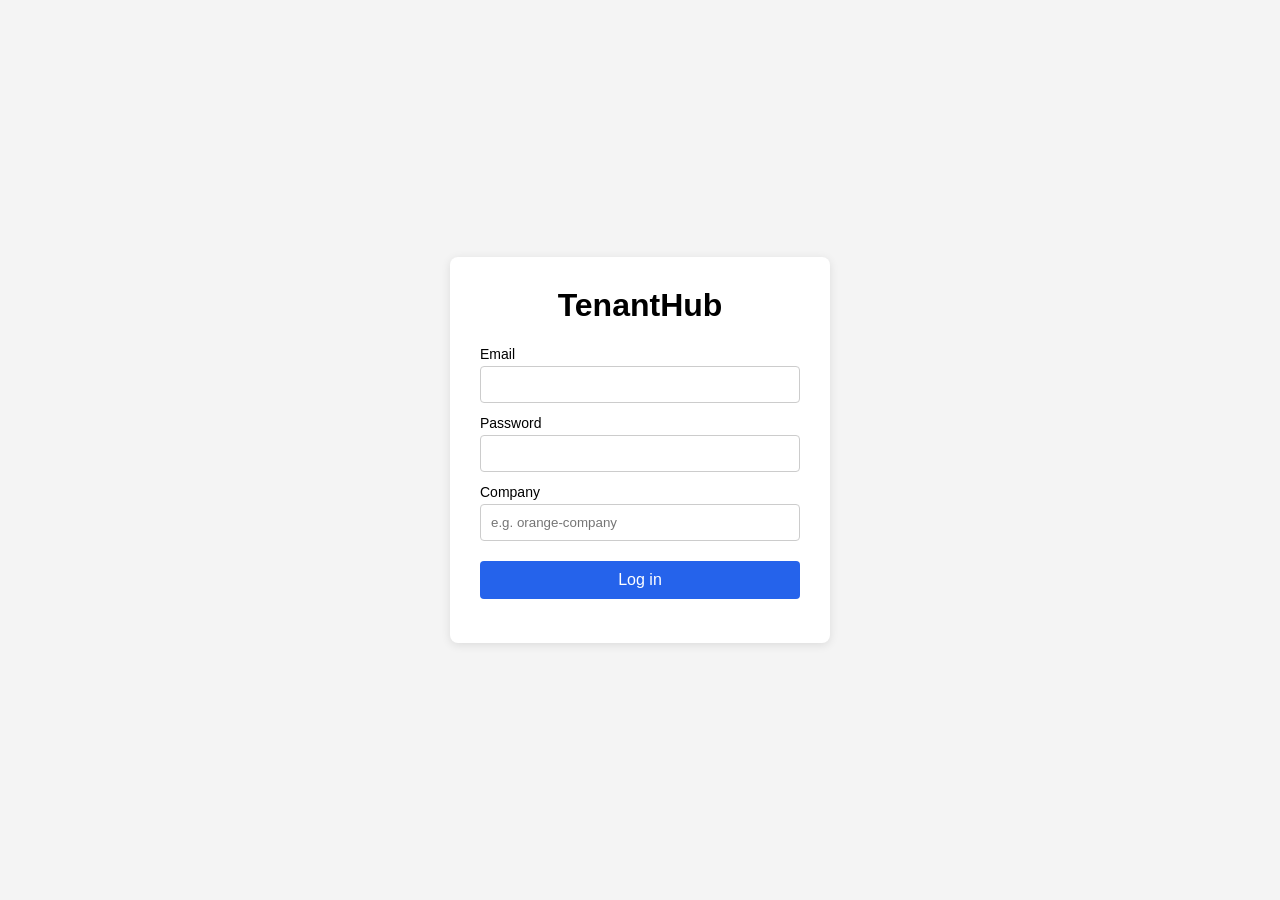
==== wwwroot/login.html @ 2c81fde2 "Add login page and home page" ====
<!DOCTYPE html>
<html lang="en">
<head>
    <meta charset="UTF-8">
    <meta name="viewport" content="width=device-width, initial-scale=1.0">
    <title>TenantHub - Login</title>
    <style>
        body {
            font-family: Arial, sans-serif;
            background-color: #f4f4f4;
            display: flex;
            justify-content: center;
            align-items: center;
            height: 100vh;
            margin: 0;
        }

        .login-box {
            background-color: white;
            padding: 30px;
            border-radius: 8px;
            box-shadow: 0 2px 10px rgba(0, 0, 0, 0.1);
            width: 320px;
        }

        h1 {
            margin-top: 0;
            text-align: center;
        }

        label {
            display: block;
            margin-top: 12px;
            font-size: 14px;
        }

        input {
            width: 100%;
            padding: 10px;
            margin-top: 4px;
            border: 1px solid #ccc;
            border-radius: 4px;
            box-sizing: border-box;
        }

        button {
            width: 100%;
            padding: 10px;
            margin-top: 20px;
            background-color: #2563eb;
            color: white;
            border: none;
            border-radius: 4px;
            cursor: pointer;
            font-size: 16px;
        }

        button:hover {
            background-color: #1d4ed8;
        }

        #error {
            color: #dc2626;
            margin-top: 12px;
            text-align: center;
            font-size: 14px;
        }
    </style>
</head>
<body>
    <div class="login-box">
        <h1>TenantHub</h1>

        <form id="loginForm">
            <label for="email">Email</label>
            <input type="email" id="email" required>

            <label for="password">Password</label>
            <input type="password" id="password" required>

            <label for="companySlug">Company</label>
            <input type="text" id="companySlug" placeholder="e.g. orange-company" required>

            <button type="submit">Log in</button>
        </form>

        <p id="error"></p>
    </div>

    <script>
        const form = document.getElementById("loginForm");
        const errorText = document.getElementById("error");

        form.addEventListener("submit", async (event) => {
            // Stop the form from reloading the page
            event.preventDefault();
            errorText.textContent = "";

            // Send the login request to our API
            const response = await fetch("/auth/user/login", {
                method: "POST",
                headers: { "Content-Type": "application/json" },
                body: JSON.stringify({
                    email: document.getElementById("email").value,
                    password: document.getElementById("password").value,
                    companySlug: document.getElementById("companySlug").value
                })
            });

            if (!response.ok) {
                errorText.textContent = "Invalid email or password";
                return;
            }

            // Save the token and go to the home page
            const data = await response.json();
            sessionStorage.setItem("token", data.token);
            window.location.href = "home.html";
        });
    </script>
</body>
</html>
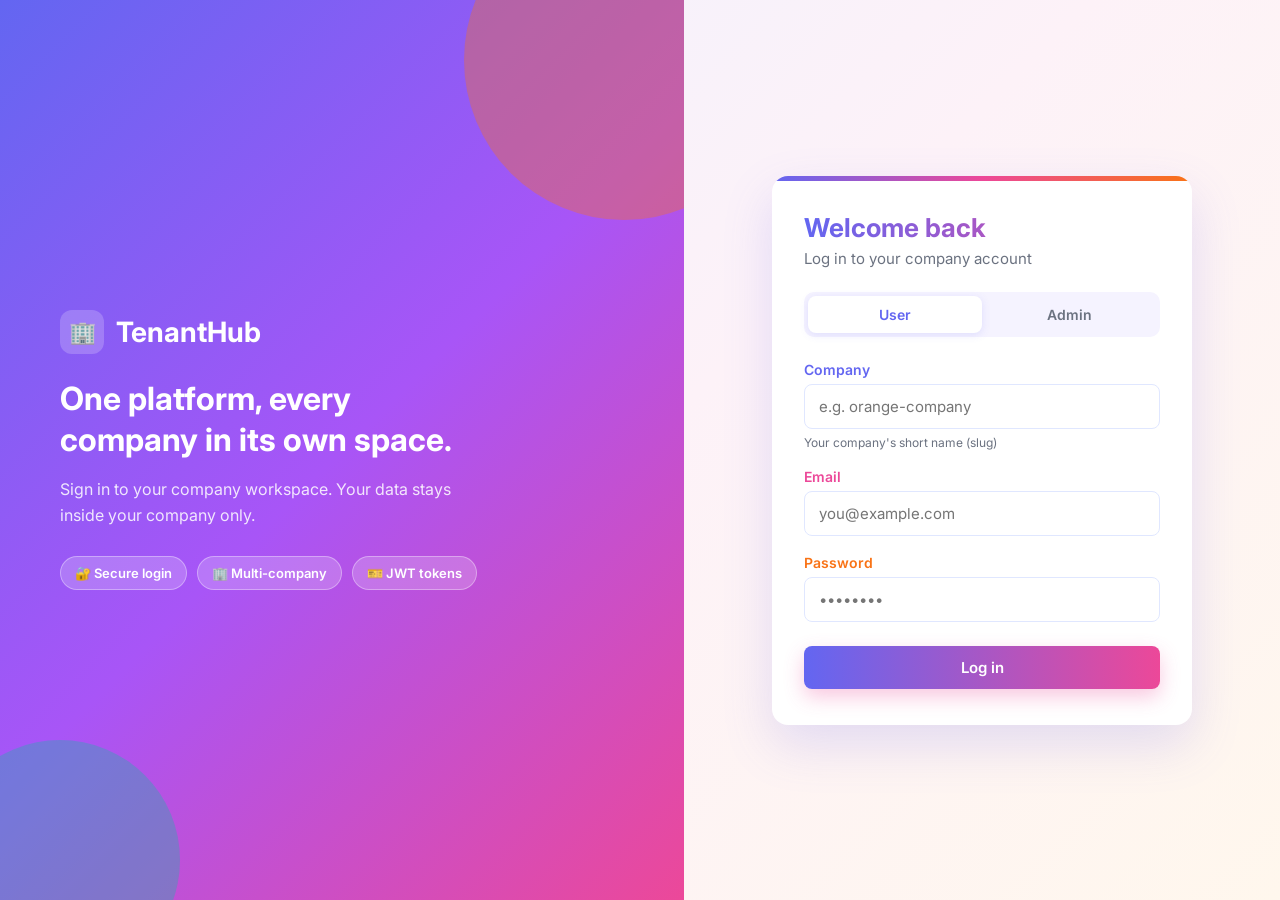
==== commit 0a78f2fe: "Add admin page, user home page and tenants endpoint" ====
--- a/wwwroot/login.html
+++ b/wwwroot/login.html
@@ -4,118 +4,134 @@
     <meta charset="UTF-8">
     <meta name="viewport" content="width=device-width, initial-scale=1.0">
     <title>TenantHub - Login</title>
-    <style>
-        body {
-            font-family: Arial, sans-serif;
-            background-color: #f4f4f4;
-            display: flex;
-            justify-content: center;
-            align-items: center;
-            height: 100vh;
-            margin: 0;
-        }
+    <link rel="preconnect" href="https://fonts.googleapis.com">
+    <link href="https://fonts.googleapis.com/css2?family=Inter:wght@400;500;600;700&display=swap" rel="stylesheet">
+    <link rel="stylesheet" href="styles.css">
+</head>
+<body class="login-page">
+    <div class="brand">
+        <div class="brand-logo">
+            <div class="icon">🏢</div>
+            TenantHub
+        </div>
+        <h2>One platform, every company in its own space.</h2>
+        <p>Sign in to your company workspace. Your data stays inside your company only.</p>
+        <div class="features">
+            <span class="badge">🔐 Secure login</span>
+            <span class="badge">🏢 Multi-company</span>
+            <span class="badge">🎫 JWT tokens</span>
+        </div>
+    </div>
 
-        .login-box {
-            background-color: white;
-            padding: 30px;
-            border-radius: 8px;
-            box-shadow: 0 2px 10px rgba(0, 0, 0, 0.1);
-            width: 320px;
-        }
+    <div class="form-side">
+        <div class="card-box">
+            <h1 class="gradient-text">Welcome back</h1>
+            <p class="subtitle" id="subtitle">Log in to your company account</p>
 
-        h1 {
-            margin-top: 0;
-            text-align: center;
-        }
+            <!-- Choose who is logging in -->
+            <div class="tabs">
+                <button type="button" class="tab active" id="userTab">User</button>
+                <button type="button" class="tab" id="adminTab">Admin</button>
+            </div>
 
-        label {
-            display: block;
-            margin-top: 12px;
-            font-size: 14px;
-        }
+            <div class="message" id="message"></div>
 
-        input {
-            width: 100%;
-            padding: 10px;
-            margin-top: 4px;
-            border: 1px solid #ccc;
-            border-radius: 4px;
-            box-sizing: border-box;
-        }
+            <form id="loginForm">
+                <!-- Only users need a company. It is hidden for admins. -->
+                <div class="field" id="companyField">
+                    <label class="label-primary" for="companySlug">Company</label>
+                    <input type="text" id="companySlug" placeholder="e.g. orange-company">
+                    <div class="hint">Your company's short name (slug)</div>
+                </div>
 
-        button {
-            width: 100%;
-            padding: 10px;
-            margin-top: 20px;
-            background-color: #2563eb;
-            color: white;
-            border: none;
-            border-radius: 4px;
-            cursor: pointer;
-            font-size: 16px;
-        }
+                <div class="field">
+                    <label class="label-pink" for="email">Email</label>
+                    <input type="email" id="email" placeholder="you@example.com" required>
+                </div>
 
-        button:hover {
-            background-color: #1d4ed8;
-        }
+                <div class="field">
+                    <label class="label-orange" for="password">Password</label>
+                    <input type="password" id="password" placeholder="••••••••" required>
+                </div>
 
-        #error {
-            color: #dc2626;
-            margin-top: 12px;
-            text-align: center;
-            font-size: 14px;
-        }
-    </style>
-</head>
-<body>
-    <div class="login-box">
-        <h1>TenantHub</h1>
-
-        <form id="loginForm">
-            <label for="email">Email</label>
-            <input type="email" id="email" required>
-
-            <label for="password">Password</label>
-            <input type="password" id="password" required>
-
-            <label for="companySlug">Company</label>
-            <input type="text" id="companySlug" placeholder="e.g. orange-company" required>
-
-            <button type="submit">Log in</button>
-        </form>
-
-        <p id="error"></p>
+                <button type="submit" class="btn" id="loginButton">Log in</button>
+            </form>
+        </div>
     </div>
 
     <script>
-        const form = document.getElementById("loginForm");
-        const errorText = document.getElementById("error");
+        // "User" or "Admin": decides which API we call
+        let mode = "User";
 
-        form.addEventListener("submit", async (event) => {
+        const userTab = document.getElementById("userTab");
+        const adminTab = document.getElementById("adminTab");
+        const companyField = document.getElementById("companyField");
+        const companyInput = document.getElementById("companySlug");
+        const subtitle = document.getElementById("subtitle");
+        const message = document.getElementById("message");
+        const loginButton = document.getElementById("loginButton");
+
+        // Switch between the User and Admin tabs
+        function setMode(newMode) {
+            mode = newMode;
+            userTab.classList.toggle("active", mode === "User");
+            adminTab.classList.toggle("active", mode === "Admin");
+
+            // Admins don't belong to a company, so hide the company field
+            companyField.classList.toggle("hidden", mode === "Admin");
+            subtitle.textContent = mode === "Admin"
+                ? "Log in as the system admin"
+                : "Log in to your company account";
+            message.className = "message";
+        }
+
+        userTab.addEventListener("click", () => setMode("User"));
+        adminTab.addEventListener("click", () => setMode("Admin"));
+
+        document.getElementById("loginForm").addEventListener("submit", async (event) => {
             // Stop the form from reloading the page
             event.preventDefault();
-            errorText.textContent = "";
+            message.className = "message";
 
-            // Send the login request to our API
-            const response = await fetch("/auth/user/login", {
+            if (mode === "User" && companyInput.value.trim() === "") {
+                message.textContent = "Please enter your company";
+                message.className = "message error";
+                return;
+            }
+
+            loginButton.disabled = true;
+            loginButton.textContent = "Logging in...";
+
+            // Pick the right API and body for each mode
+            const url = mode === "Admin" ? "/auth/admin/login" : "/auth/user/login";
+            const body = {
+                email: document.getElementById("email").value,
+                password: document.getElementById("password").value
+            };
+            if (mode === "User") {
+                body.companySlug = companyInput.value.trim();
+            }
+
+            const response = await fetch(url, {
                 method: "POST",
                 headers: { "Content-Type": "application/json" },
-                body: JSON.stringify({
-                    email: document.getElementById("email").value,
-                    password: document.getElementById("password").value,
-                    companySlug: document.getElementById("companySlug").value
-                })
+                body: JSON.stringify(body)
             });
 
             if (!response.ok) {
-                errorText.textContent = "Invalid email or password";
+                message.textContent = "Invalid email or password";
+                message.className = "message error";
+                loginButton.disabled = false;
+                loginButton.textContent = "Log in";
                 return;
             }
 
-            // Save the token and go to the home page
+            // Save the token and the role, then go to the right page
             const data = await response.json();
             sessionStorage.setItem("token", data.token);
-            window.location.href = "home.html";
+            sessionStorage.setItem("role", mode);
+
+            window.location.href = mode === "Admin" ? "admin.html" : "home.html";
         });
     </script>
 </body>
--- a/wwwroot/styles.css
+++ b/wwwroot/styles.css
@@ -0,0 +1,468 @@
+/* ===== Shared styles for all TenantHub pages ===== */
+
+:root {
+    --primary: #6366f1;
+    --primary-dark: #4f46e5;
+    --pink: #ec4899;
+    --orange: #f97316;
+    --teal: #14b8a6;
+    --text: #1e1b4b;
+    --muted: #6b7280;
+    --border: #e0e7ff;
+    --error-bg: #fef2f2;
+    --error-text: #b91c1c;
+    --success-bg: #f0fdf4;
+    --success-text: #15803d;
+}
+
+* {
+    box-sizing: border-box;
+}
+
+body {
+    font-family: "Inter", Arial, sans-serif;
+    margin: 0;
+    color: var(--text);
+}
+
+/* ===== Login page layout ===== */
+
+.login-page {
+    min-height: 100vh;
+    display: flex;
+    background: linear-gradient(135deg, #eef2ff 0%, #fdf2f8 50%, #fff7ed 100%);
+}
+
+.brand {
+    flex: 1;
+    background: linear-gradient(135deg, #6366f1 0%, #a855f7 50%, #ec4899 100%);
+    color: white;
+    display: flex;
+    flex-direction: column;
+    justify-content: center;
+    padding: 60px;
+    position: relative;
+    overflow: hidden;
+}
+
+.brand::before,
+.brand::after {
+    content: "";
+    position: absolute;
+    border-radius: 50%;
+    opacity: 0.35;
+}
+
+.brand::before {
+    width: 320px;
+    height: 320px;
+    background-color: var(--orange);
+    top: -100px;
+    right: -100px;
+}
+
+.brand::after {
+    width: 240px;
+    height: 240px;
+    background-color: var(--teal);
+    bottom: -80px;
+    left: -60px;
+}
+
+.brand > * {
+    position: relative;
+    z-index: 1;
+}
+
+.brand-logo {
+    display: flex;
+    align-items: center;
+    gap: 12px;
+    font-size: 28px;
+    font-weight: 700;
+    margin-bottom: 24px;
+}
+
+.brand-logo .icon {
+    width: 44px;
+    height: 44px;
+    border-radius: 12px;
+    background-color: rgba(255, 255, 255, 0.2);
+    display: flex;
+    align-items: center;
+    justify-content: center;
+    font-size: 22px;
+}
+
+.brand h2 {
+    font-size: 32px;
+    line-height: 1.3;
+    margin: 0 0 16px;
+    max-width: 420px;
+}
+
+.brand p {
+    font-size: 16px;
+    opacity: 0.85;
+    max-width: 420px;
+    line-height: 1.6;
+    margin: 0;
+}
+
+.features {
+    display: flex;
+    gap: 10px;
+    flex-wrap: wrap;
+    margin-top: 28px;
+}
+
+.badge {
+    padding: 8px 14px;
+    border-radius: 999px;
+    font-size: 13px;
+    font-weight: 600;
+    background-color: rgba(255, 255, 255, 0.2);
+    border: 1px solid rgba(255, 255, 255, 0.35);
+}
+
+.form-side {
+    flex: 1;
+    display: flex;
+    align-items: center;
+    justify-content: center;
+    padding: 40px 16px;
+}
+
+@media (max-width: 800px) {
+    .brand {
+        display: none;
+    }
+}
+
+/* ===== Card (white box with colored strip) ===== */
+
+.card-box {
+    width: 100%;
+    max-width: 420px;
+    background-color: white;
+    padding: 36px 32px;
+    border-radius: 16px;
+    box-shadow: 0 20px 50px rgba(99, 102, 241, 0.18);
+    position: relative;
+    overflow: hidden;
+}
+
+.card-box::before {
+    content: "";
+    position: absolute;
+    top: 0;
+    left: 0;
+    right: 0;
+    height: 5px;
+    background: linear-gradient(90deg, var(--primary), var(--pink), var(--orange));
+}
+
+.gradient-text {
+    background: linear-gradient(90deg, var(--primary), var(--pink));
+    -webkit-background-clip: text;
+    background-clip: text;
+    color: transparent;
+}
+
+.card-box h1 {
+    font-size: 26px;
+    margin: 0 0 6px;
+}
+
+.subtitle {
+    color: var(--muted);
+    margin: 0 0 24px;
+    font-size: 15px;
+}
+
+/* ===== Tabs (User / Admin) ===== */
+
+.tabs {
+    display: flex;
+    background-color: #f5f3ff;
+    border-radius: 10px;
+    padding: 4px;
+    margin-bottom: 24px;
+}
+
+.tab {
+    flex: 1;
+    padding: 10px;
+    border: none;
+    border-radius: 8px;
+    background: transparent;
+    font-family: inherit;
+    font-size: 14px;
+    font-weight: 600;
+    color: var(--muted);
+    cursor: pointer;
+    margin: 0;
+    box-shadow: none;
+    width: auto;
+}
+
+.tab.active {
+    background-color: white;
+    color: var(--primary);
+    box-shadow: 0 2px 8px rgba(99, 102, 241, 0.15);
+}
+
+/* ===== Form fields ===== */
+
+.field {
+    margin-bottom: 18px;
+}
+
+label {
+    display: block;
+    font-size: 14px;
+    font-weight: 600;
+    margin-bottom: 6px;
+}
+
+.label-primary { color: var(--primary); }
+.label-pink { color: var(--pink); }
+.label-orange { color: var(--orange); }
+.label-teal { color: var(--teal); }
+
+input,
+select {
+    width: 100%;
+    padding: 12px 14px;
+    border: 1px solid var(--border);
+    border-radius: 8px;
+    font-size: 15px;
+    font-family: inherit;
+    background-color: white;
+    color: var(--text);
+    transition: border-color 0.2s, box-shadow 0.2s;
+}
+
+input:focus,
+select:focus {
+    outline: none;
+    border-color: var(--pink);
+    box-shadow: 0 0 0 3px rgba(236, 72, 153, 0.18);
+}
+
+.hint {
+    font-size: 12px;
+    color: var(--muted);
+    margin-top: 6px;
+}
+
+.hidden {
+    display: none;
+}
+
+/* ===== Buttons ===== */
+
+.btn {
+    width: 100%;
+    padding: 12px;
+    margin-top: 6px;
+    background: linear-gradient(90deg, var(--primary), var(--pink));
+    color: white;
+    border: none;
+    border-radius: 8px;
+    font-size: 15px;
+    font-weight: 600;
+    font-family: inherit;
+    cursor: pointer;
+    transition: transform 0.15s, box-shadow 0.2s;
+    box-shadow: 0 8px 20px rgba(236, 72, 153, 0.3);
+}
+
+.btn:hover {
+    transform: translateY(-1px);
+    box-shadow: 0 10px 24px rgba(236, 72, 153, 0.4);
+}
+
+.btn:disabled {
+    opacity: 0.7;
+    cursor: not-allowed;
+    transform: none;
+}
+
+/* ===== Messages ===== */
+
+.message {
+    display: none;
+    border-radius: 8px;
+    padding: 10px 12px;
+    font-size: 14px;
+    margin-bottom: 18px;
+}
+
+.message.error {
+    display: block;
+    background-color: var(--error-bg);
+    color: var(--error-text);
+    border: 1px solid #fecaca;
+}
+
+.message.success {
+    display: block;
+    background-color: var(--success-bg);
+    color: var(--success-text);
+    border: 1px solid #bbf7d0;
+}
+
+/* ===== Inside pages (home / admin) ===== */
+
+.app-page {
+    background-color: white;
+    min-height: 100vh;
+}
+
+.topbar {
+    display: flex;
+    justify-content: space-between;
+    align-items: center;
+    padding: 16px 32px;
+    border-bottom: 1px solid var(--border);
+    position: relative;
+}
+
+.topbar::after {
+    content: "";
+    position: absolute;
+    left: 0;
+    right: 0;
+    bottom: -1px;
+    height: 3px;
+    background: linear-gradient(90deg, var(--primary), var(--pink), var(--orange));
+}
+
+.logo {
+    display: flex;
+    align-items: center;
+    gap: 10px;
+    font-weight: 700;
+    font-size: 20px;
+}
+
+.logo .icon {
+    width: 36px;
+    height: 36px;
+    border-radius: 10px;
+    background: linear-gradient(135deg, var(--primary), var(--pink));
+    display: flex;
+    align-items: center;
+    justify-content: center;
+    font-size: 18px;
+}
+
+.role-pill {
+    font-size: 12px;
+    font-weight: 600;
+    padding: 4px 10px;
+    border-radius: 999px;
+    background-color: #fdf2f8;
+    color: var(--pink);
+    margin-left: 6px;
+}
+
+.logout {
+    padding: 8px 16px;
+    border: 1px solid var(--border);
+    border-radius: 8px;
+    background-color: white;
+    color: var(--text);
+    font-family: inherit;
+    font-weight: 600;
+    cursor: pointer;
+    transition: border-color 0.2s, color 0.2s;
+}
+
+.logout:hover {
+    border-color: var(--pink);
+    color: var(--pink);
+}
+
+main {
+    max-width: 760px;
+    margin: 48px auto;
+    padding: 0 16px;
+}
+
+main h1 {
+    font-size: 30px;
+    margin: 0 0 8px;
+}
+
+.info-cards {
+    display: grid;
+    grid-template-columns: 1fr 1fr;
+    gap: 16px;
+}
+
+.info-card {
+    padding: 20px;
+    border-radius: 14px;
+    border: 1px solid var(--border);
+    box-shadow: 0 10px 30px rgba(99, 102, 241, 0.08);
+}
+
+.info-card .value {
+    font-size: 17px;
+    font-weight: 600;
+    word-break: break-word;
+}
+
+.admin-layout {
+    display: grid;
+    grid-template-columns: 1fr 1fr;
+    gap: 24px;
+    align-items: start;
+}
+
+.admin-layout .card-box {
+    max-width: none;
+}
+
+.admin-layout h2 {
+    font-size: 20px;
+    margin: 0 0 16px;
+}
+
+table {
+    width: 100%;
+    border-collapse: collapse;
+    font-size: 14px;
+}
+
+th {
+    text-align: left;
+    color: var(--muted);
+    font-weight: 600;
+    padding: 8px 6px;
+    border-bottom: 1px solid var(--border);
+}
+
+td {
+    padding: 10px 6px;
+    border-bottom: 1px solid #f5f3ff;
+    word-break: break-word;
+}
+
+.empty {
+    color: var(--muted);
+    font-size: 14px;
+}
+
+@media (max-width: 760px) {
+    .info-cards,
+    .admin-layout {
+        grid-template-columns: 1fr;
+    }
+
+    .topbar {
+        padding: 16px;
+    }
+}
